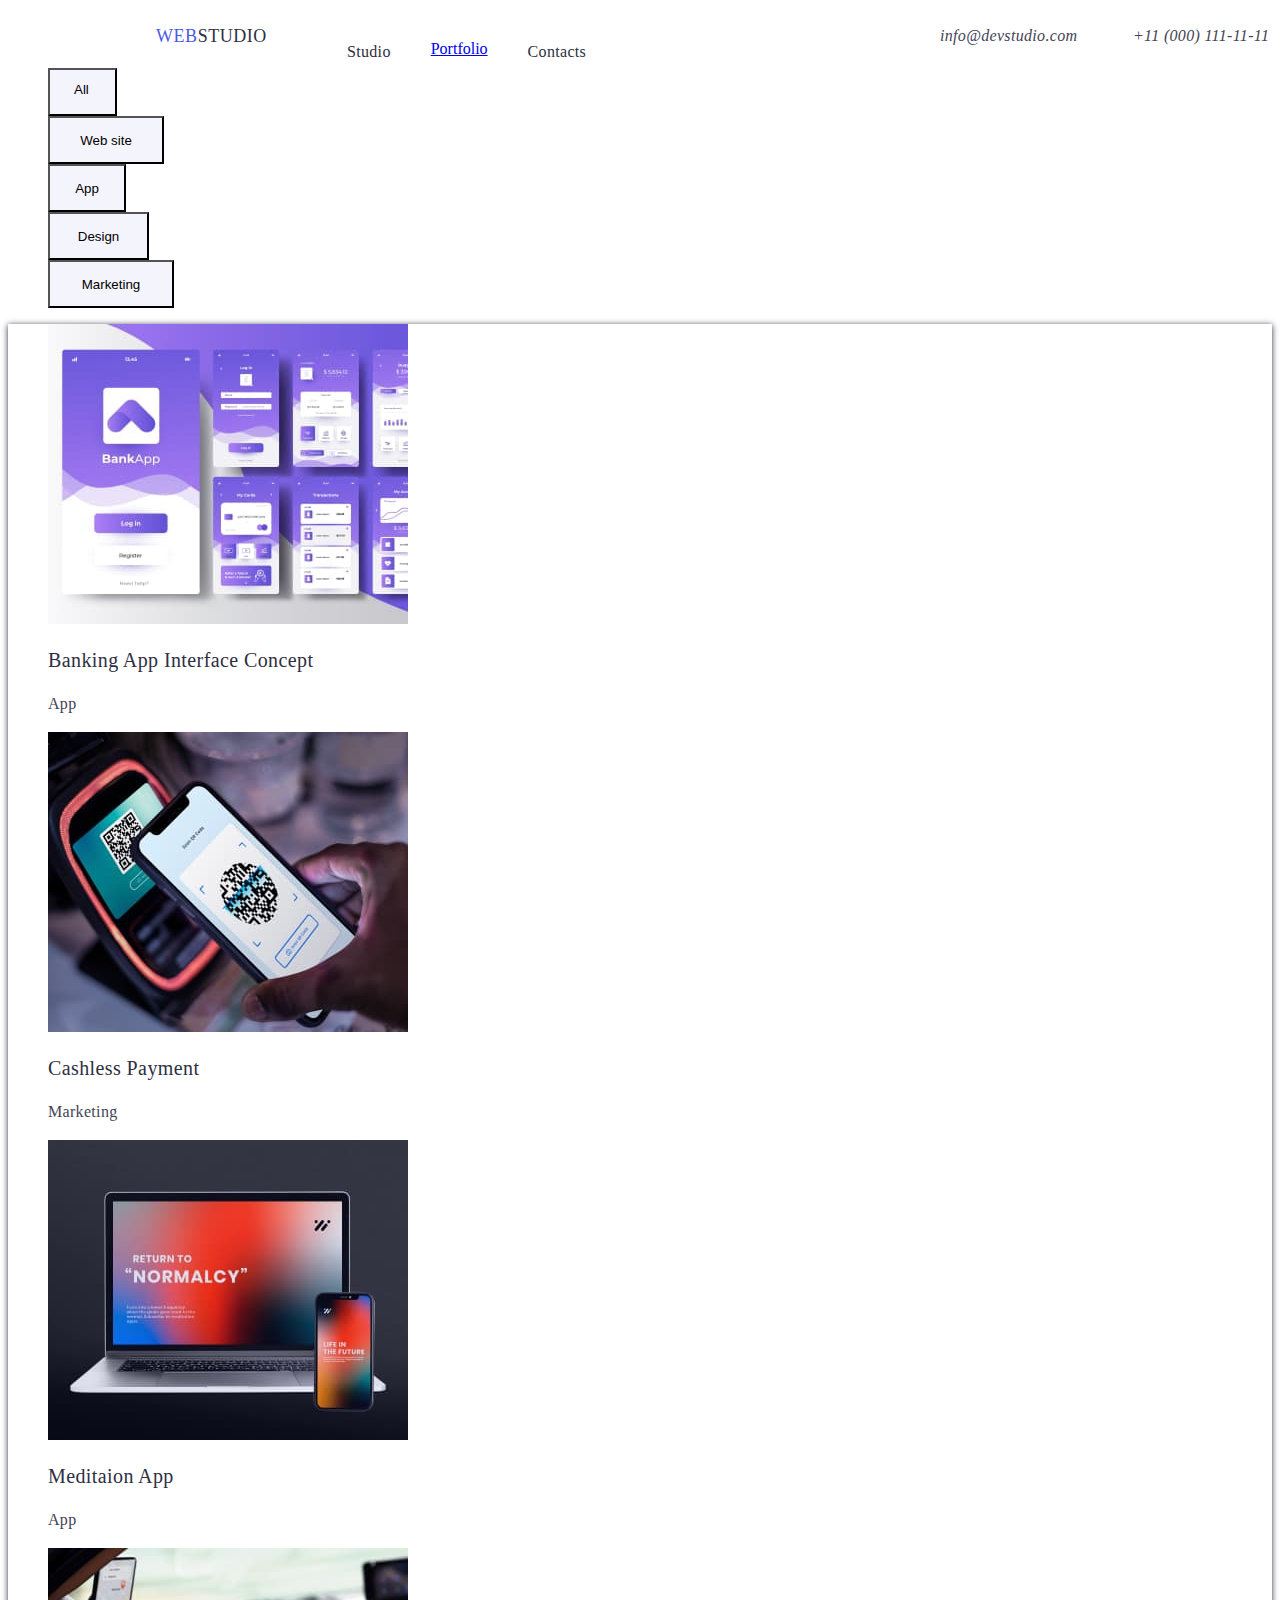
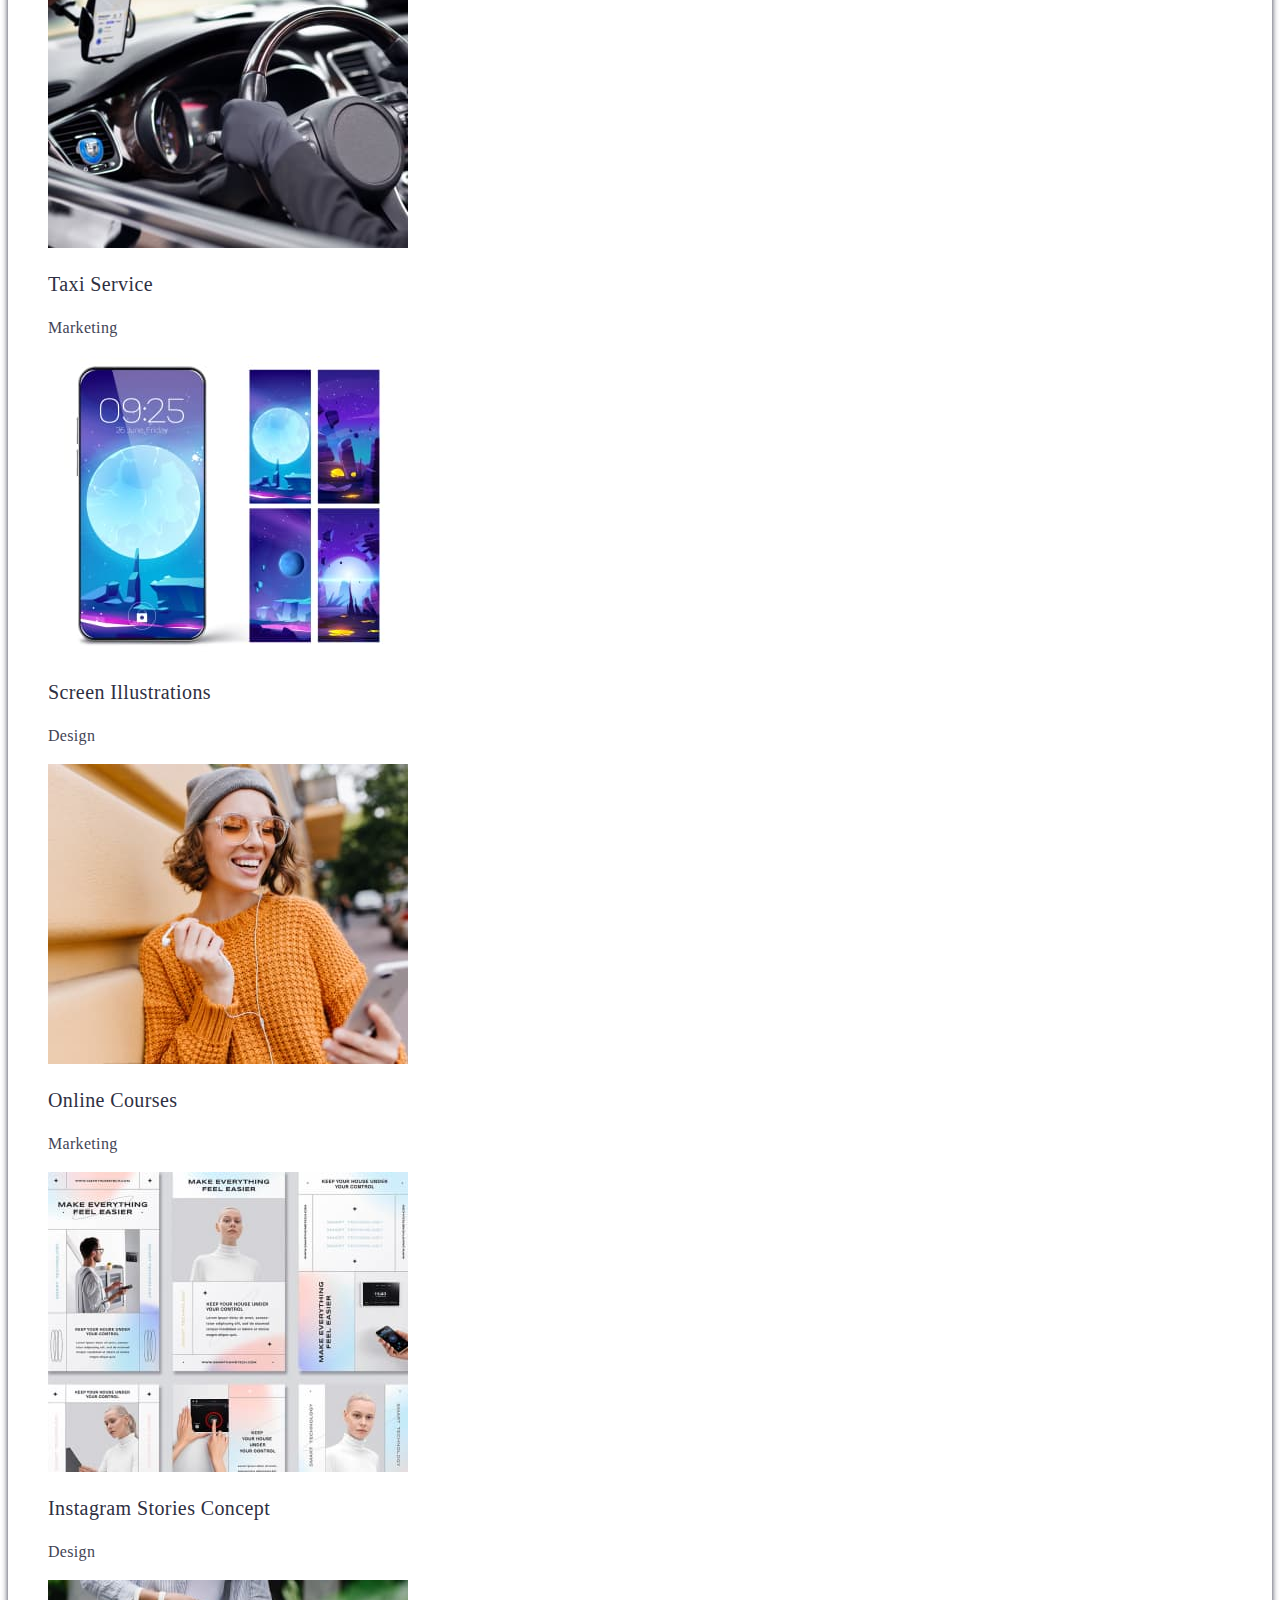
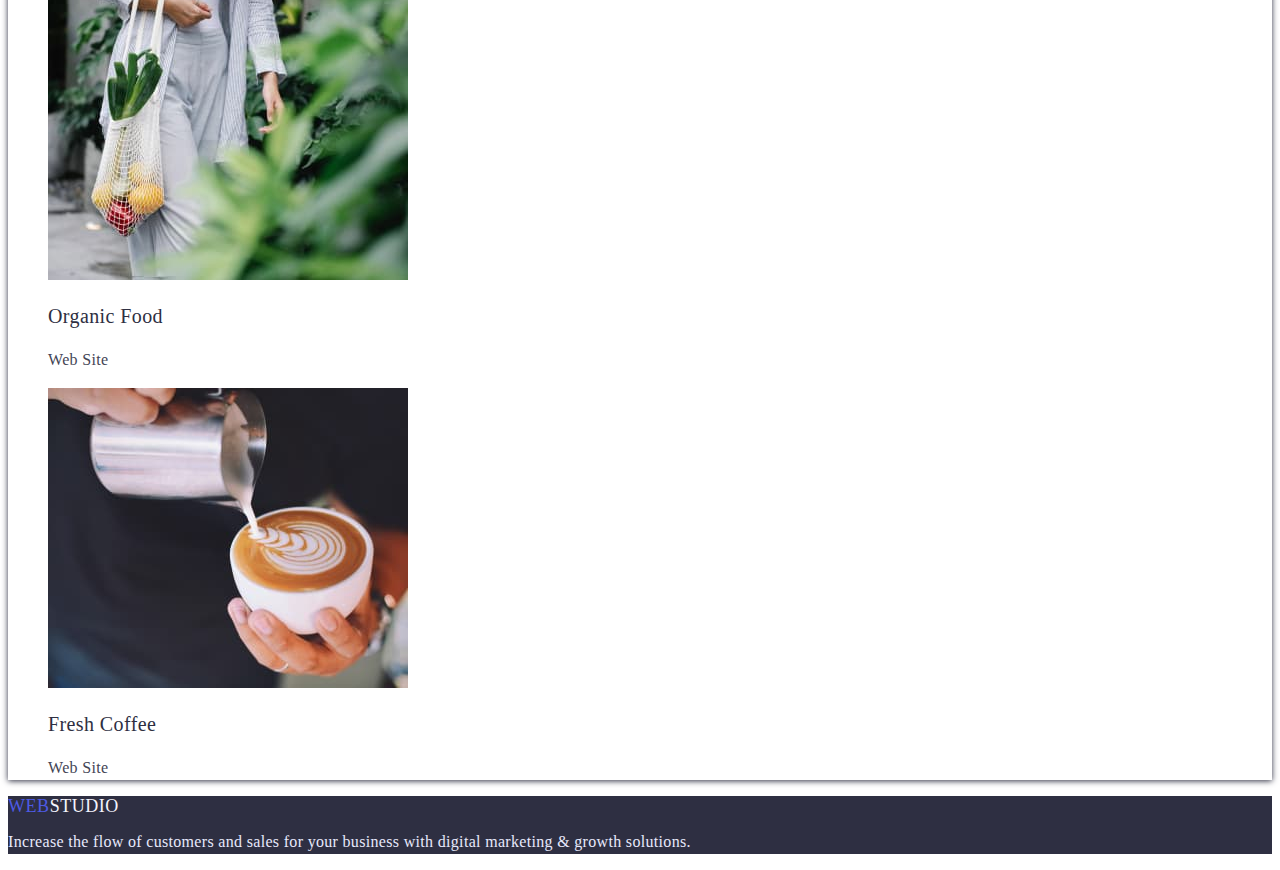
==== portfolio.html @ 39621064 "Initial commit" ====
<!DOCTYPE html>
<html lang="en">

<head>
    <meta charset="UTF-8" />
    <meta http-equiv="X-UA-Compatible" content="IE=edge" />
    <meta name="viewport" content="width=device-width, initial-scale=1.0" />
    <title>Portfolio</title>

    <link rel="stylesheet" href="./css/styles.css" />
</head>

<body class="body">
    <header class="header">
        <nav class="header-navigation">
            <a href="./index.html" class="header-logo"><span class="header-logo-web">Web</span> <span
                    class="header-logo-studio">Studio</span></a>
            <ul class="header-list ">
                <li class="header-item">
                    <a class="header-link" href="./index.html">Studio</a>
                </li>
                <li class="header-item">
                    <div class="portfolio-link">
                        <a class="portfolio-link" href="portfolio.html">Portfolio</a>
                    </div>
                </li>
                <li class="header-item">
                    <a class="header-link" href="">Contacts</a>
                </li>


            </ul>
        </nav>
        <address>
            <ul>
                <li class="header-mail"><a class="header-mail-link"
                        href="mailto:info@devstudio.com">info@devstudio.com</a></li>
                <li class="header-num"><a class="header-num-link" href="tel:+110001111111">+11 (000) 111-11-11</a></li>
            </ul>
        </address>

    </header>
    <main>
        <h1 hidden>features</h1>
        <section>
            <ul class="btn-portfolio-list">
                <li><button class="btn-all" type="button">All</button></li>
                <li><button class="btn-website" type="button">Web site</button></li>
                <li><button class="btn-app" type="button">App</button></li>
                <li><button class="btn-design" type="button">Design</button></li>
                <li><button class="btn-marketing" type="button">Marketing</button></li>
            </ul>

        </section>

        <section>
            <ul class="portfolio-photos">
                <li>
                    <img src="./images/bank.jpg" alt="Banking" width="360" height="300">
                    <h3 class="portfolio-top">Banking App Interface Concept</h3>
                    <p class="portfolio-paragraph">App</p>
                </li>
                <li>
                    <img src="./images/cash.jpg" alt="Cashless" width="360" height="300">
                    <h3 class="portfolio-top">Cashless Payment</h3>
                    <p class="portfolio-paragraph">Marketing</p>
                </li>
                <li>
                    <img src="./images/Meditaion.jpg" alt="Meditaion" width="360" height="300">
                    <h3 class="portfolio-top">Meditaion App</h3>
                    <p class="portfolio-paragraph">App</p>
                </li>
                <li>
                    <img src="./images/Taxi.jpg" alt="Taxi" width="360" height="300">
                    <h3 class="portfolio-top">Taxi Service</h3>
                    <p class="portfolio-paragraph">Marketing</p>
                </li>
                <li>
                    <img src="./images/screen.jpg" alt="Screen" width="360" height="300">
                    <h3 class="portfolio-top">Screen Illustrations</h3>
                    <p class="portfolio-paragraph">Design</p>
                </li>
                <li>
                    <img src="./images/courses.jpg" alt="Online courses" width="360" height="300">
                    <h3 class="portfolio-top">Online Courses</h3>
                    <p class="portfolio-paragraph">Marketing</p>
                </li>
                <li>
                    <img src="./images/instagram.jpg" alt="Instagram" width="360" height="300">
                    <h3 class="portfolio-top">Instagram Stories Concept</h3>
                    <p class="portfolio-paragraph">Design</p>
                </li>
                <li>
                    <img src="./images/organic.jpg" alt="Organic food" width="360" height="300">
                    <h3 class="portfolio-top">Organic Food</h3>
                    <p class="portfolio-paragraph">Web Site</p>
                </li>
                <li>
                    <img src="./images/coffee.jpg" alt="Fresh coffee" width="360" height="300">
                    <h3 class="portfolio-top">Fresh Coffee</h3>
                    <p class="portfolio-paragraph">Web Site</p>
                </li>
            </ul>
        </section>
    </main>
    <footer class="footer">
        <div class="footer-text"></div>
        <a href="./index.html" class="footer-logo"><span class="footer-logo-web">Web</span> <span
                class="footer-logo-studio">Studio</span></a></br>
        <p class="footer-paragraph">Increase the flow of customers and sales for your business with digital marketing &
            growth solutions.</p>

    </footer>
</body>

</html>
---- css/styles.css ----
.body {
    font-family: 'Roboto';
    color: #2E2F42;
}

.header-list {
    display: flex;
    flex-direction: row;
    align-items: flex-start;
    padding: 0px;
    gap: 40px;

    position: absolute;
    width: 261px;
    height: 24px;
    left: 347px;
    top: 24px;
    list-style: none;
}

.header-link {

    font-size: 16px;
    line-height: 24px;

    letter-spacing: 0.02em;

    color: #2E2F42;
    text-decoration: none
}

.header-link:hover {
    color: #404BBF;
}

.studio-link:hover,
.studio-link:focus,
.studio-link:active {
    color: #404BBF;
}

.portfolio-link:hover,
.portfolio-link:focus,
.portfolio-link:active {
    color: #404BBF;
}

.header-link:focus {
    color: #404BBF;
}

.header-logo {
    display: flex;
    flex-direction: row;
    align-items: flex-start;
    padding: 0px;

    position: absolute;
    width: 115px;
    height: 24px;
    left: 156px;
    top: 24px;
    text-decoration: none
}

.header-logo-web {
    font-size: 18px;
    line-height: 24px;

    display: flex;
    align-items: center;
    letter-spacing: 0.03em;
    text-transform: uppercase;

    color: #4D5AE5;
}

.header-logo-studio {
    font-size: 18px;
    line-height: 24px;

    display: flex;
    align-items: center;
    letter-spacing: 0.03em;
    text-transform: uppercase;

    color: #2E2F42;
}

.header-mail {
    color: #FFFFFF;
}

.header-mail-link {
    position: absolute;
    width: 153px;
    height: 24px;
    left: 940px;
    top: 24px;

    font-size: 16px;
    line-height: 24px;

    letter-spacing: 0.02em;

    color: #434455;
    text-decoration: none
}

.header-mail-link:hover {
    color: #404BBF;
}

.header-num {
    color: #FFFFFF;
}

.header-num-link {
    position: absolute;
    width: 151px;
    height: 24px;
    left: 1133px;
    top: 24px;

    font-size: 16px;
    line-height: 24px;

    letter-spacing: 0.02em;

    color: #434455;
    text-decoration: none
}

.header-num-link:hover {
    color: #404BBF;
}

.section-main {
    background-color: #2E2F42;
}

.main-btn {
    display: flex;
    flex-direction: row;
    align-items: flex-start;
    padding: 16px 32px;
    gap: 10px;


    background: #4D5AE5;
}

.main-btn:hover {
    background: #404BBF;
}


.effective-solutions {

    text-align: center;


    color: #FFFFFF;
}

.section-first {
    list-style: none;
}

.secrion-first-top {
    width: 264px;
    height: 24px;
    font-size: 20px;
    line-height: 24px;

    letter-spacing: 0.02em;

    color: #2E2F42;
}

.section-first-item {
    width: 264px;
    height: 72px;

    font-size: 16px;
    line-height: 24px;

    letter-spacing: 0.02em;

    color: #434455;
}

.section-second-list {
    list-style: none;
}

.section-second-top {
    text-align: center;

    color: #2E2F42;
}

.section-third {
    background: #F4F4FD;
}

.section-third-list {
    list-style: none;
}

.section-third-top {
    text-align: center;
}

.section-third-item {
    background: #FFFFFF;
    box-shadow: 0px 1px 6px
}

.section-third-names {
    font-size: 20px;
    line-height: 24px;

    text-align: center;
    letter-spacing: 0.02em;
}

.section-third-job {
    font-weight: 400;
    font-size: 16px;
    line-height: 24px;

    text-align: center;
    letter-spacing: 0.02em;
}

.footer {
    background: #2E2F42;
}

.footer-paragraph {
    font-weight: 400;
    font-size: 16px;
    line-height: 24px;

    letter-spacing: 0.02em;

    color: #E7E9FC;
}

.footer-logo {
    display: flex;
    flex-direction: row;
    align-items: flex-start;
    padding: 0px;

    position: absolute;
    text-decoration: none
}

.footer-logo-web {
    font-size: 18px;
    line-height: 21px;

    display: flex;
    align-items: center;
    letter-spacing: 0.03em;
    text-transform: uppercase;
    color: #4D5AE5;
}

.footer-logo-studio {
    font-size: 18px;
    line-height: 21px;

    display: flex;
    align-items: center;
    letter-spacing: 0.03em;
    text-transform: uppercase;
    color: #F4F4FD;
}

.btn-portfolio-list {
    list-style: none;
}

.btn-all {
    display: flex;
    flex-direction: row;
    align-items: flex-start;
    padding: 12px 24px;

    width: 69px;
    height: 48px;
    background: #F4F4FD;
}

.btn-all:hover {
    background-color: #404BBF;
}

.btn-website {
    box-sizing: border-box;

    display: flex;
    flex-direction: row;
    justify-content: center;
    align-items: center;
    padding: 12px 24px;

    width: 116px;
    height: 48px;

    background: #F4F4FD;
}

.btn-website:hover {
    background-color: #404BBF;
}

.btn-app {
    box-sizing: border-box;

    display: flex;
    flex-direction: row;
    justify-content: center;
    align-items: center;
    padding: 12px 24px;

    width: 78px;
    height: 48px;

    background: #F4F4FD;
}

.btn-app:hover {
    background-color: #404BBF;
}

.btn-design {
    box-sizing: border-box;

    display: flex;
    flex-direction: row;
    justify-content: center;
    align-items: center;
    padding: 12px 24px;

    width: 101px;
    height: 48px;

    background: #F4F4FD;
}

.btn-design:hover {
    background-color: #404BBF;
}

.btn-marketing {
    box-sizing: border-box;

    display: flex;
    flex-direction: row;
    justify-content: center;
    align-items: center;
    padding: 12px 24px;

    width: 126px;
    height: 48px;

    background: #F4F4FD;
}

.btn-marketing:hover {
    background-color: #404BBF;
}

.portfolio-photos {
    background: #FFFFFF;
    list-style: none;
    box-shadow: 0px 1px 6px
}

.portfolio-top {
    font-weight: 500;
    font-size: 20px;
    line-height: 24px;

    letter-spacing: 0.02em;

    color: #2E2F42;
}

.portfolio-paragraph {
    font-weight: 400;
    font-size: 16px;
    line-height: 24px;

    letter-spacing: 0.02em;

    color: #434455;
}
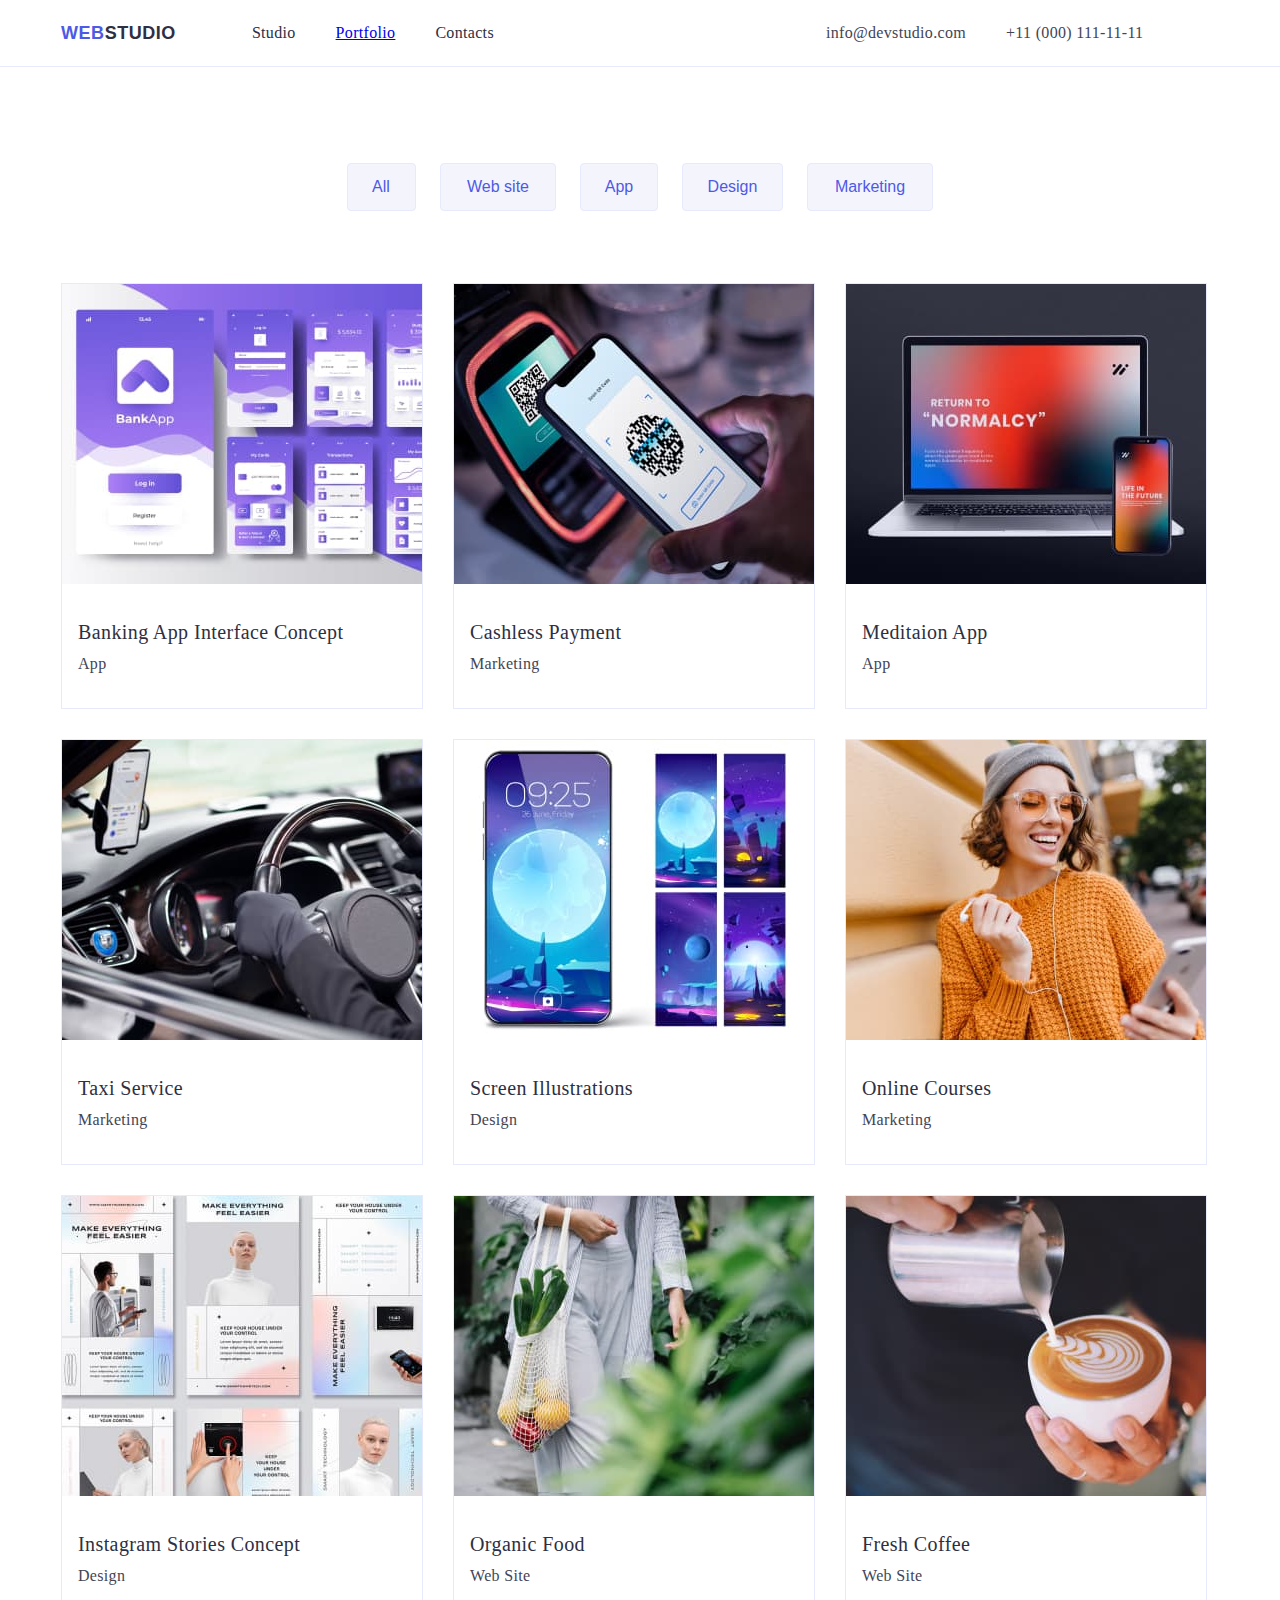
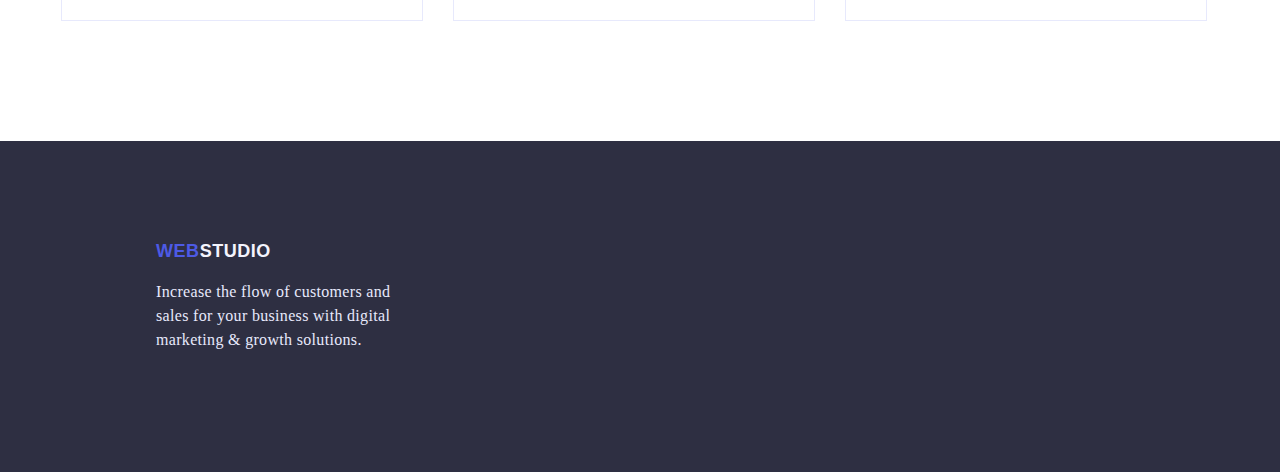
==== commit d311fa58: "goit-markup-hw-03" ====
--- a/portfolio.html
+++ b/portfolio.html
@@ -1,115 +1,169 @@
 <!DOCTYPE html>
 <html lang="en">
-
 <head>
     <meta charset="UTF-8" />
     <meta http-equiv="X-UA-Compatible" content="IE=edge" />
     <meta name="viewport" content="width=device-width, initial-scale=1.0" />
     <title>Portfolio</title>
-
     <link rel="stylesheet" href="./css/styles.css" />
 </head>
 
 <body class="body">
     <header class="header">
-        <nav class="header-navigation">
-            <a href="./index.html" class="header-logo"><span class="header-logo-web">Web</span> <span
-                    class="header-logo-studio">Studio</span></a>
-            <ul class="header-list ">
-                <li class="header-item">
-                    <a class="header-link" href="./index.html">Studio</a>
-                </li>
-                <li class="header-item">
-                    <div class="portfolio-link">
+        <div class="container">
+            <nav class="header-navigation">
+                <a href="./index.html" class="header-logo"><span class="header-logo-web">Web</span> <span
+                        class="header-logo-studio">Studio</span></a>
+                <ul class="header-list">
+                    <li class="header-item">
+                        <a class="header-link" href="./index.html">Studio</a>
+                    </li>
+                    <li class="header-item">
                         <a class="portfolio-link" href="portfolio.html">Portfolio</a>
-                    </div>
-                </li>
-                <li class="header-item">
-                    <a class="header-link" href="">Contacts</a>
-                </li>
+                    </li>
+                    <li class="header-item">
+                        <a class="header-link" href="">Contacts</a>
+                    </li>
+                </ul>
+                <address class="address">
+                    <ul class="address-list">
+                        <li class="header-mail"><a class="header-mail-link"
+                                href="mailto:info@devstudio.com">info@devstudio.com</a>
+                        </li>
+                        <li class="header-num"><a class="header-num-link" href="tel:+110001111111">+11 (000)
+                                111-11-11</a>
+                        </li>
+                    </ul>
 
-
-            </ul>
-        </nav>
-        <address>
-            <ul>
-                <li class="header-mail"><a class="header-mail-link"
-                        href="mailto:info@devstudio.com">info@devstudio.com</a></li>
-                <li class="header-num"><a class="header-num-link" href="tel:+110001111111">+11 (000) 111-11-11</a></li>
-            </ul>
-        </address>
+                </address>
+            </nav>
+        </div>
 
     </header>
     <main>
         <h1 hidden>features</h1>
-        <section>
-            <ul class="btn-portfolio-list">
-                <li><button class="btn-all" type="button">All</button></li>
-                <li><button class="btn-website" type="button">Web site</button></li>
-                <li><button class="btn-app" type="button">App</button></li>
-                <li><button class="btn-design" type="button">Design</button></li>
-                <li><button class="btn-marketing" type="button">Marketing</button></li>
-            </ul>
-
+        <section class="btn-section">
+            <div class="container">
+                <ul class="btn-portfolio-list">
+                    <li>
+                        <button class="btn-all" type="button"><span class="btn-portfolio-item">All</span></button>
+                    </li>
+                    <li>
+                        <button class="btn-website" type="button"><span class="btn-portfolio-item">Web
+                                site</span></button>
+                    </li>
+                    <li>
+                        <button class="btn-app" type="button"><span class="btn-portfolio-item">App</span></button>
+                    </li>
+                    <li>
+                        <button class="btn-design" type="button"><span class="btn-portfolio-item">Design</span></button>
+                    </li>
+                    <li>
+                        <button class="btn-marketing" type="button"><span
+                                class="btn-portfolio-item">Marketing</span></button>
+                    </li>
+                </ul>
+            </div>
         </section>
 
         <section>
-            <ul class="portfolio-photos">
-                <li>
-                    <img src="./images/bank.jpg" alt="Banking" width="360" height="300">
-                    <h3 class="portfolio-top">Banking App Interface Concept</h3>
-                    <p class="portfolio-paragraph">App</p>
-                </li>
-                <li>
-                    <img src="./images/cash.jpg" alt="Cashless" width="360" height="300">
-                    <h3 class="portfolio-top">Cashless Payment</h3>
-                    <p class="portfolio-paragraph">Marketing</p>
-                </li>
-                <li>
-                    <img src="./images/Meditaion.jpg" alt="Meditaion" width="360" height="300">
-                    <h3 class="portfolio-top">Meditaion App</h3>
-                    <p class="portfolio-paragraph">App</p>
-                </li>
-                <li>
-                    <img src="./images/Taxi.jpg" alt="Taxi" width="360" height="300">
-                    <h3 class="portfolio-top">Taxi Service</h3>
-                    <p class="portfolio-paragraph">Marketing</p>
-                </li>
-                <li>
-                    <img src="./images/screen.jpg" alt="Screen" width="360" height="300">
-                    <h3 class="portfolio-top">Screen Illustrations</h3>
-                    <p class="portfolio-paragraph">Design</p>
-                </li>
-                <li>
-                    <img src="./images/courses.jpg" alt="Online courses" width="360" height="300">
-                    <h3 class="portfolio-top">Online Courses</h3>
-                    <p class="portfolio-paragraph">Marketing</p>
-                </li>
-                <li>
-                    <img src="./images/instagram.jpg" alt="Instagram" width="360" height="300">
-                    <h3 class="portfolio-top">Instagram Stories Concept</h3>
-                    <p class="portfolio-paragraph">Design</p>
-                </li>
-                <li>
-                    <img src="./images/organic.jpg" alt="Organic food" width="360" height="300">
-                    <h3 class="portfolio-top">Organic Food</h3>
-                    <p class="portfolio-paragraph">Web Site</p>
-                </li>
-                <li>
-                    <img src="./images/coffee.jpg" alt="Fresh coffee" width="360" height="300">
-                    <h3 class="portfolio-top">Fresh Coffee</h3>
-                    <p class="portfolio-paragraph">Web Site</p>
-                </li>
-            </ul>
+            <div class="container">
+                <ul class="portfolio-photos">
+                    <li>
+                        <div class="portfolio-photos-item">
+                            <img src="./images/bank.jpg" alt="Banking" width="360" height="300">
+                            <div class="portfolio-photos-content">
+                                <h3 class="portfolio-top">Banking App Interface Concept</h3>
+                                <p class="portfolio-paragraph">App</p>
+                            </div>
+                        </div>
+                    </li>
+                    <li>
+                        <div class="portfolio-photos-item">
+                            <img src="./images/cash.jpg" alt="Cashless" width="360" height="300">
+                            <div class="portfolio-photos-content">
+                                <h3 class="portfolio-top">Cashless Payment</h3>
+                                <p class="portfolio-paragraph">Marketing</p>
+                            </div>
+                        </div>
+                    </li>
+                    <li>
+                        <div class="portfolio-photos-item">
+                            <img src="./images/Meditaion.jpg" alt="Meditaion" width="360" height="300">
+                            <div class="portfolio-photos-content">
+                                <h3 class="portfolio-top">Meditaion App</h3>
+                                <p class="portfolio-paragraph">App</p>
+                            </div>
+                        </div>
+                    </li>
+                    <li>
+                        <div class="portfolio-photos-item">
+                            <img src="./images/Taxi.jpg" alt="Taxi" width="360" height="300">
+                            <div class="portfolio-photos-content">
+                                <h3 class="portfolio-top">Taxi Service</h3>
+                                <p class="portfolio-paragraph">Marketing</p>
+                            </div>
+                        </div>
+                    </li>
+                    <li>
+                        <div class="portfolio-photos-item">
+                            <img src="./images/screen.jpg" alt="Screen" width="360" height="300">
+                            <div class="portfolio-photos-content">
+                                <h3 class="portfolio-top">Screen Illustrations</h3>
+                                <p class="portfolio-paragraph">Design</p>
+                            </div>
+                        </div>
+                    </li>
+                    <li>
+                        <div class="portfolio-photos-item">
+                            <img src="./images/courses.jpg" alt="Online courses" width="360" height="300">
+                            <div class="portfolio-photos-content">
+                                <h3 class="portfolio-top">Online Courses</h3>
+                                <p class="portfolio-paragraph">Marketing</p>
+                            </div>
+                        </div>
+                    </li>
+                    <li>
+                        <div class="portfolio-photos-item">
+                            <img src="./images/instagram.jpg" alt="Instagram" width="360" height="300">
+                            <div class="portfolio-photos-content">
+                                <h3 class="portfolio-top">Instagram Stories Concept</h3>
+                                <p class="portfolio-paragraph">Design</p>
+                            </div>
+                        </div>
+                    </li>
+                    <li>
+                        <div class="portfolio-photos-item">
+                            <img src="./images/organic.jpg" alt="Organic food" width="360" height="300">
+                            <div class="portfolio-photos-content">
+                                <h3 class="portfolio-top">Organic Food</h3>
+                                <p class="portfolio-paragraph">Web Site</p>
+                            </div>
+                        </div>
+                    </li>
+                    <li>
+                        <div class="portfolio-photos-item">
+                            <img src="./images/coffee.jpg" alt="Fresh coffee" width="360" height="300">
+                            <div class="portfolio-photos-content">
+                                <h3 class="portfolio-top">Fresh Coffee</h3>
+                                <p class="portfolio-paragraph">Web Site</p>
+                            </div>
+                        </div>
+                    </li>
+                </ul>
+            </div>
         </section>
     </main>
     <footer class="footer">
-        <div class="footer-text"></div>
-        <a href="./index.html" class="footer-logo"><span class="footer-logo-web">Web</span> <span
-                class="footer-logo-studio">Studio</span></a></br>
-        <p class="footer-paragraph">Increase the flow of customers and sales for your business with digital marketing &
-            growth solutions.</p>
-
+        <div class="footer-content">
+            <a href="./index.html" class="footer-logo"><span class="footer-logo-web">Web</span><span
+                    class="footer-logo-studio">Studio</span></a></br>
+            <div>
+                <p class="footer-paragraph">Increase the flow of customers and sales for your business with digital
+                    marketing & growth solutions.
+                </p>
+            </div>
+        </div>
     </footer>
 </body>
 
--- a/css/styles.css
+++ b/css/styles.css
@@ -1,48 +1,98 @@
 .body {
     font-family: 'Roboto';
+    margin: 0;
     color: #2E2F42;
 }
 
+ul {
+    list-style: none;
+    padding-left: 0;
+    margin: 0;
+}
+
+p,
+h1,
+h2,
+h3,
+h4,
+h5,
+h6 {
+    margin: 0;
+}
+
+.container {
+    max-width: 1158px;
+    padding-left: 15px;
+    padding-right: 15px;
+    margin: 0 auto;
+}
+
+.section {
+    padding-left: auto;
+}
+
+.header {
+    box-sizing: border-box;
+    background: #FFFFFF;
+    border-bottom: 1px solid #E7E9FC;
+}
+
+.header-navigation {
+    display: flex;
+    align-items: center;
+}
+
 .header-list {
     display: flex;
     flex-direction: row;
     align-items: flex-start;
-    padding: 0px;
     gap: 40px;
-
-    position: absolute;
-    width: 261px;
-    height: 24px;
-    left: 347px;
-    top: 24px;
-    list-style: none;
+    margin-left: 76px;
+    list-style: none;
+}
+
+.header-item {
+    font-style: normal;
+    font-weight: 500;
+    font-size: 16px;
+    line-height: 24px;
+    letter-spacing: 0.02em;
+    color: #2E2F42;
 }
 
 .header-link {
-
-    font-size: 16px;
-    line-height: 24px;
-
-    letter-spacing: 0.02em;
-
+    font-size: 16px;
+    line-height: 24px;
+    letter-spacing: 0.02em;
     color: #2E2F42;
     text-decoration: none
 }
 
 .header-link:hover {
     color: #404BBF;
+    text-decoration: underline var(--nav-color);
 }
 
 .studio-link:hover,
-.studio-link:focus,
-.studio-link:active {
+.studio-link:active,
+.studio-link::after,
+.studio-link:visited {
+    display: block;
+    content: "";
+    position: relative;
     color: #404BBF;
+    text-decoration: underline var(--nav-color);
 }
 
 .portfolio-link:hover,
-.portfolio-link:focus,
-.portfolio-link:active {
+.portfolio-link:active,
+.portfolio-link::after,
+.portfolio-link:visited {
+    display: block;
+    content: "";
+    position: relative;
     color: #404BBF;
+    text-decoration: underline var(--nav-color);
 }
 
 .header-link:focus {
@@ -50,59 +100,57 @@
 }
 
 .header-logo {
+    font-family: "Raleway", sans-serif;
+    font-style: normal;
+    font-weight: 800;
+    font-size: 18px;
+    line-height: 24px;
     display: flex;
     flex-direction: row;
     align-items: flex-start;
-    padding: 0px;
-
-    position: absolute;
-    width: 115px;
-    height: 24px;
-    left: 156px;
-    top: 24px;
+    text-transform: uppercase;
     text-decoration: none
 }
 
 .header-logo-web {
     font-size: 18px;
     line-height: 24px;
-
-    display: flex;
-    align-items: center;
+    font-weight: 800;
     letter-spacing: 0.03em;
     text-transform: uppercase;
-
     color: #4D5AE5;
 }
 
 .header-logo-studio {
     font-size: 18px;
     line-height: 24px;
-
-    display: flex;
-    align-items: center;
+    font-weight: 800;
     letter-spacing: 0.03em;
     text-transform: uppercase;
-
     color: #2E2F42;
 }
 
+.address-list {
+    display: flex;
+    flex-direction: row;
+    align-items: flex-start;
+    margin-left: 332px;
+    padding-top: 24px;
+    padding-bottom: 24px;
+    font-style: normal;
+}
+
 .header-mail {
-    color: #FFFFFF;
+    display: flex;
+    font-weight: 400;
+    font-size: 16px;
+    letter-spacing: 0.02em;
+    list-style: none;
 }
 
 .header-mail-link {
-    position: absolute;
-    width: 153px;
-    height: 24px;
-    left: 940px;
-    top: 24px;
-
-    font-size: 16px;
-    line-height: 24px;
-
-    letter-spacing: 0.02em;
-
+    font-size: 16px;
+    letter-spacing: 0.02em;
     color: #434455;
     text-decoration: none
 }
@@ -112,21 +160,17 @@
 }
 
 .header-num {
-    color: #FFFFFF;
+    display: flex;
+    margin-left: 40px;
+    font-weight: 400;
+    font-size: 16px;
+    letter-spacing: 0.02em;
+    list-style: none;
 }
 
 .header-num-link {
-    position: absolute;
-    width: 151px;
-    height: 24px;
-    left: 1133px;
-    top: 24px;
-
-    font-size: 16px;
-    line-height: 24px;
-
-    letter-spacing: 0.02em;
-
+    font-size: 16px;
+    letter-spacing: 0.02em;
     color: #434455;
     text-decoration: none
 }
@@ -135,92 +179,147 @@
     color: #404BBF;
 }
 
+
+
 .section-main {
-    background-color: #2E2F42;
-}
+    padding-top: 200px;
+    padding-bottom: 200px;
+    text-align: center;
+    background: #2E2F42;
+}
+
+.effective-solutions {
+    display: block;
+    width: 496px;
+    height: 120px;
+    margin-top: 0;
+    margin-bottom: 0;
+    margin-right: auto;
+    margin-left: auto;
+    font-weight: 700;
+    font-size: 56px;
+    line-height: 60px;
+    text-align: center;
+    letter-spacing: 0.02em;
+    color: #FFFFFF;
+}
+
 
 .main-btn {
     display: flex;
-    flex-direction: row;
-    align-items: flex-start;
-    padding: 16px 32px;
-    gap: 10px;
-
-
-    background: #4D5AE5;
+    align-items: center;
+    color: #FFFFFF;
+    background-color: #4D5AE5;
+    cursor: pointer;
+    font-weight: 500;
+    font-size: 16px;
+    line-height: 1.8;
+    text-align: center;
+    letter-spacing: 0.04em;
+    border-radius: 4px;
+    padding-left: 32px;
+    padding-right: 32px;
+    padding-top: 10px;
+    padding-bottom: 10px;
+    border: 0;
+    margin-top: 48px;
+    margin-left: 500px;
+
+
 }
 
 .main-btn:hover {
     background: #404BBF;
 }
 
-
-.effective-solutions {
-
-    text-align: center;
-
-
-    color: #FFFFFF;
-}
-
 .section-first {
-    list-style: none;
-}
-
-.secrion-first-top {
-    width: 264px;
-    height: 24px;
-    font-size: 20px;
-    line-height: 24px;
-
-    letter-spacing: 0.02em;
-
+    padding-top: 120px;
+    padding-bottom: 120px;
+    list-style: none;
+
+}
+
+.section-first-list {
+    display: flex;
+    gap: 30px;
+    list-style: none;
+}
+
+
+
+.secrion-first-top .section-first-list {
+    font-weight: 700;
+    font-size: 14px;
+    line-height: 1.14;
+    text-transform: uppercase;
+    margin-bottom: 10px;
+    margin-top: 30px;
+}
+
+.section-first-list .section-first-item {
+    font-weight: 400;
+    font-size: 16px;
+    line-height: 24px;
+    color: #434455;
+}
+
+.section-second {
+    padding-bottom: 120px;
+}
+
+.section-second-list {
+    display: flex;
+    margin-top: 72px;
+    gap: 24px;
+    list-style: none;
+}
+
+.section-second-r {
+    width: 360px;
+    height: 300px;
+}
+
+.section-second-top {
+    font-weight: 700;
+    font-size: 36px;
+    line-height: 40px;
+    text-align: center;
     color: #2E2F42;
 }
 
-.section-first-item {
-    width: 264px;
-    height: 72px;
-
-    font-size: 16px;
-    line-height: 24px;
-
-    letter-spacing: 0.02em;
-
-    color: #434455;
-}
-
-.section-second-list {
-    list-style: none;
-}
-
-.section-second-top {
-    text-align: center;
-
-    color: #2E2F42;
-}
-
 .section-third {
+    padding-bottom: 120px;
     background: #F4F4FD;
 }
 
 .section-third-list {
+    display: flex;
+    justify-content: center;
+    align-items: center;
+    margin-top: 72px;
+    border-radius: 0px 0px 4px 4px;
     list-style: none;
 }
 
 .section-third-top {
+    font-weight: 700;
+    font-size: 36px;
+    line-height: 40px;
+    padding-top: 120px;
     text-align: center;
 }
 
 .section-third-item {
+    padding-bottom: 20px;
+    margin-right: 24px;
     background: #FFFFFF;
-    box-shadow: 0px 1px 6px
+    box-shadow: 0px 1px 6px;
 }
 
 .section-third-names {
     font-size: 20px;
     line-height: 24px;
-
+    margin-top: 32px;
     text-align: center;
     letter-spacing: 0.02em;
 }
@@ -229,59 +328,78 @@
     font-weight: 400;
     font-size: 16px;
     line-height: 24px;
-
+    margin-top: 8px;
     text-align: center;
     letter-spacing: 0.02em;
 }
 
 .footer {
+    padding-top: 100px;
+    padding-bottom: 120px;
+    padding-left: 156px;
     background: #2E2F42;
 }
 
+.footer-logo {
+    display: flex;
+    font-family: "Raleway", sans-serif;
+    font-weight: 800;
+    text-decoration: none
+}
+
+
+
 .footer-paragraph {
+    display: flex;
+    max-width: 264px;
     font-weight: 400;
     font-size: 16px;
     line-height: 24px;
-
-    letter-spacing: 0.02em;
-
+    letter-spacing: 0.02em;
     color: #E7E9FC;
 }
 
-.footer-logo {
-    display: flex;
-    flex-direction: row;
-    align-items: flex-start;
-    padding: 0px;
-
-    position: absolute;
-    text-decoration: none
-}
 
 .footer-logo-web {
     font-size: 18px;
     line-height: 21px;
-
-    display: flex;
-    align-items: center;
+    text-transform: uppercase;
     letter-spacing: 0.03em;
-    text-transform: uppercase;
     color: #4D5AE5;
 }
 
 .footer-logo-studio {
     font-size: 18px;
     line-height: 21px;
-
-    display: flex;
-    align-items: center;
     letter-spacing: 0.03em;
     text-transform: uppercase;
     color: #F4F4FD;
 }
 
+.btn-section {
+    padding-top: 96px;
+}
+
 .btn-portfolio-list {
-    list-style: none;
+    display: flex;
+    margin-bottom: 72px;
+    gap: 24px;
+    -webkit-box-pack: center;
+    -ms-flex-pack: center;
+    justify-content: center;
+    list-style: none;
+}
+
+.btn-portfolio-item {
+    font-weight: 500;
+    font-size: 16px;
+    line-height: 24px;
+    color: #4D5AE5;
+}
+
+.btn-portfolio-item:focus,
+.btn-portfolio-item:hover {
+    color: #FFFFFF;
 }
 
 .btn-all {
@@ -289,10 +407,12 @@
     flex-direction: row;
     align-items: flex-start;
     padding: 12px 24px;
-
+    align-items: center;
     width: 69px;
     height: 48px;
     background: #F4F4FD;
+    border: 1px solid #E7E9FC;
+    border-radius: 4px;
 }
 
 .btn-all:hover {
@@ -301,17 +421,16 @@
 
 .btn-website {
     box-sizing: border-box;
-
     display: flex;
     flex-direction: row;
     justify-content: center;
     align-items: center;
     padding: 12px 24px;
-
     width: 116px;
     height: 48px;
-
     background: #F4F4FD;
+    border: 1px solid #E7E9FC;
+    border-radius: 4px;
 }
 
 .btn-website:hover {
@@ -320,17 +439,16 @@
 
 .btn-app {
     box-sizing: border-box;
-
     display: flex;
     flex-direction: row;
     justify-content: center;
     align-items: center;
     padding: 12px 24px;
-
     width: 78px;
     height: 48px;
-
     background: #F4F4FD;
+    border: 1px solid #E7E9FC;
+    border-radius: 4px;
 }
 
 .btn-app:hover {
@@ -339,17 +457,16 @@
 
 .btn-design {
     box-sizing: border-box;
-
     display: flex;
     flex-direction: row;
     justify-content: center;
     align-items: center;
     padding: 12px 24px;
-
     width: 101px;
     height: 48px;
-
     background: #F4F4FD;
+    border: 1px solid #E7E9FC;
+    border-radius: 4px;
 }
 
 .btn-design:hover {
@@ -358,17 +475,16 @@
 
 .btn-marketing {
     box-sizing: border-box;
-
     display: flex;
     flex-direction: row;
     justify-content: center;
     align-items: center;
     padding: 12px 24px;
-
     width: 126px;
     height: 48px;
-
     background: #F4F4FD;
+    border: 1px solid #E7E9FC;
+    border-radius: 4px;
 }
 
 .btn-marketing:hover {
@@ -376,18 +492,30 @@
 }
 
 .portfolio-photos {
+    box-sizing: border-box;
+    display: flex;
+    padding-bottom: 120px;
+    gap: 30px;
     background: #FFFFFF;
     list-style: none;
-    box-shadow: 0px 1px 6px
+    flex-wrap: wrap;
+}
+
+.portfolio-photos-item {
+    align-items: center;
+    background: #FFFFFF;
+    border: 1px solid #E7E9FC;
+}
+
+.portfolio-photos-content {
+    padding: 32px 16px 32px 16px;
 }
 
 .portfolio-top {
     font-weight: 500;
     font-size: 20px;
     line-height: 24px;
-
-    letter-spacing: 0.02em;
-
+    letter-spacing: 0.02em;
     color: #2E2F42;
 }
 
@@ -395,8 +523,14 @@
     font-weight: 400;
     font-size: 16px;
     line-height: 24px;
-
-    letter-spacing: 0.02em;
-
+    margin-top: 8px;
+    letter-spacing: 0.02em;
     color: #434455;
+}
+
+.footer-portfolio {
+    display: flex;
+    padding-bottom: 120px;
+    padding-left: 156px;
+    background: #2E2F42;
 }